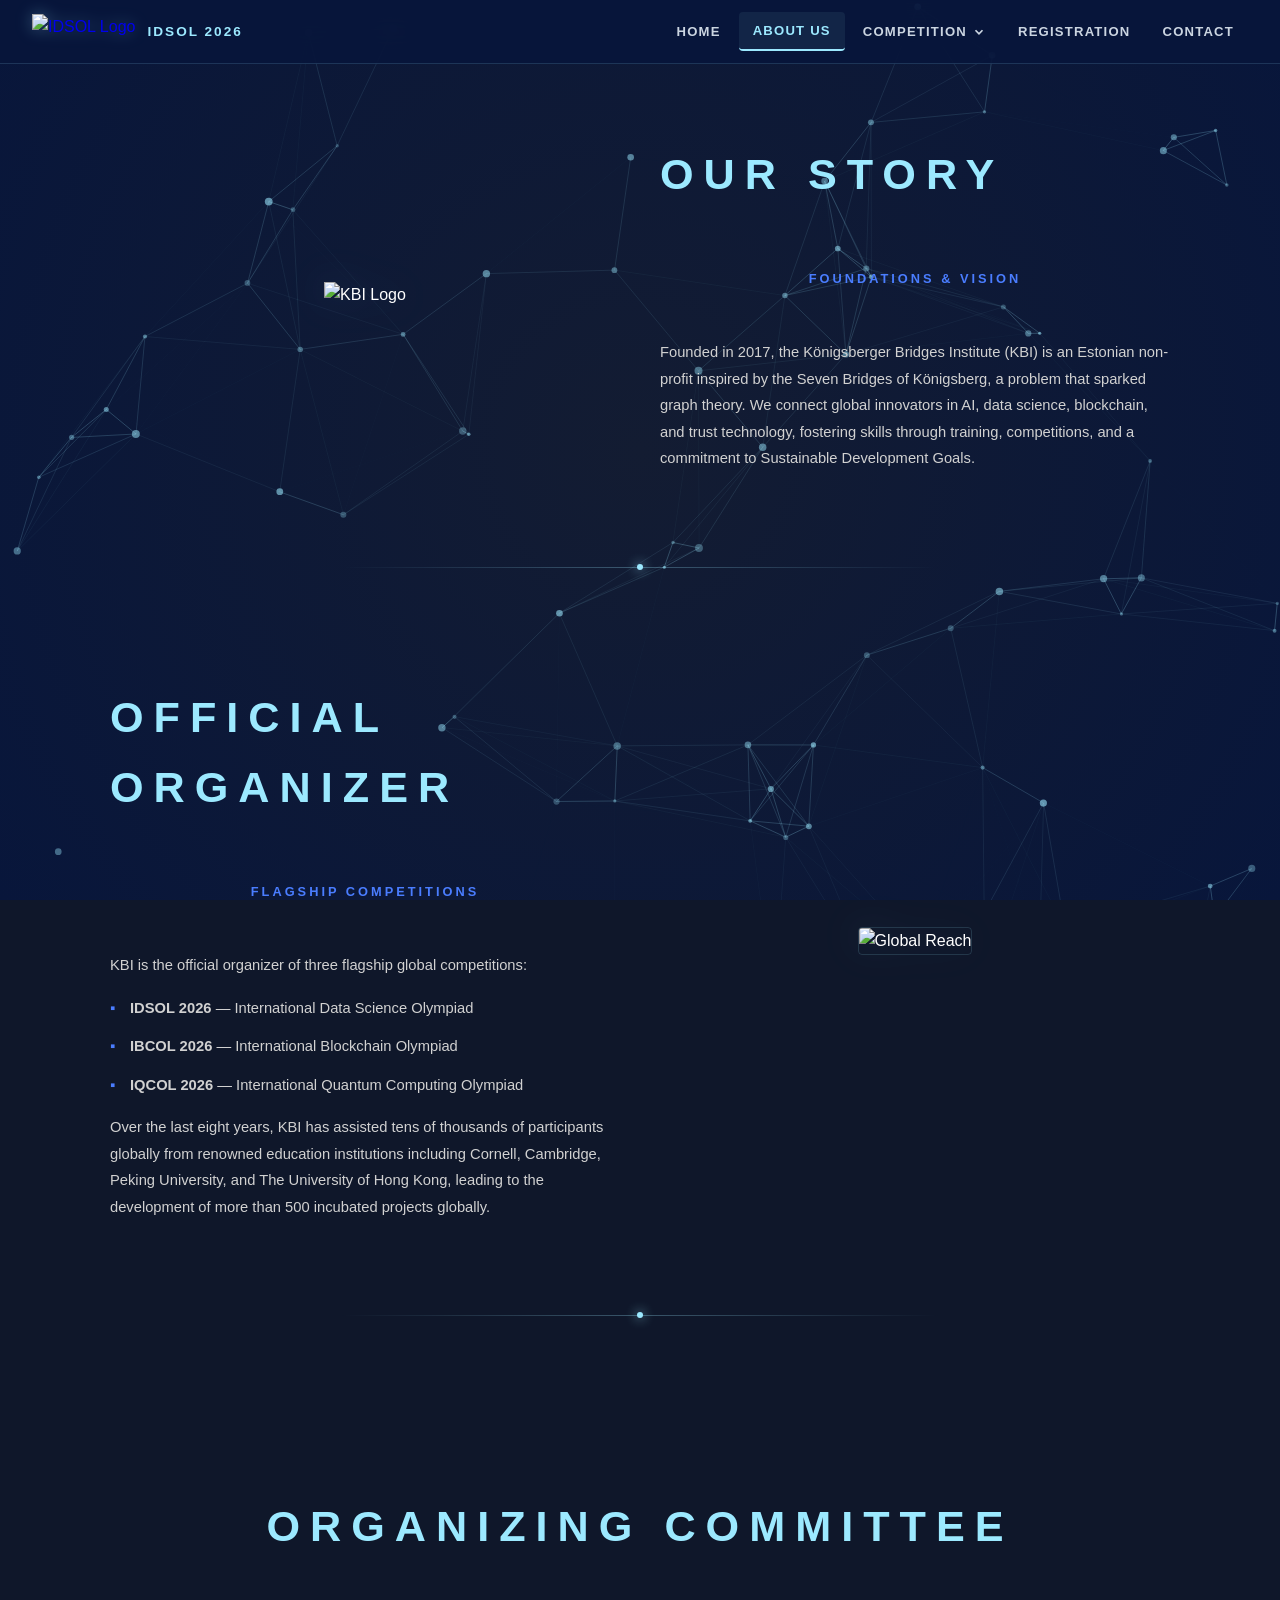
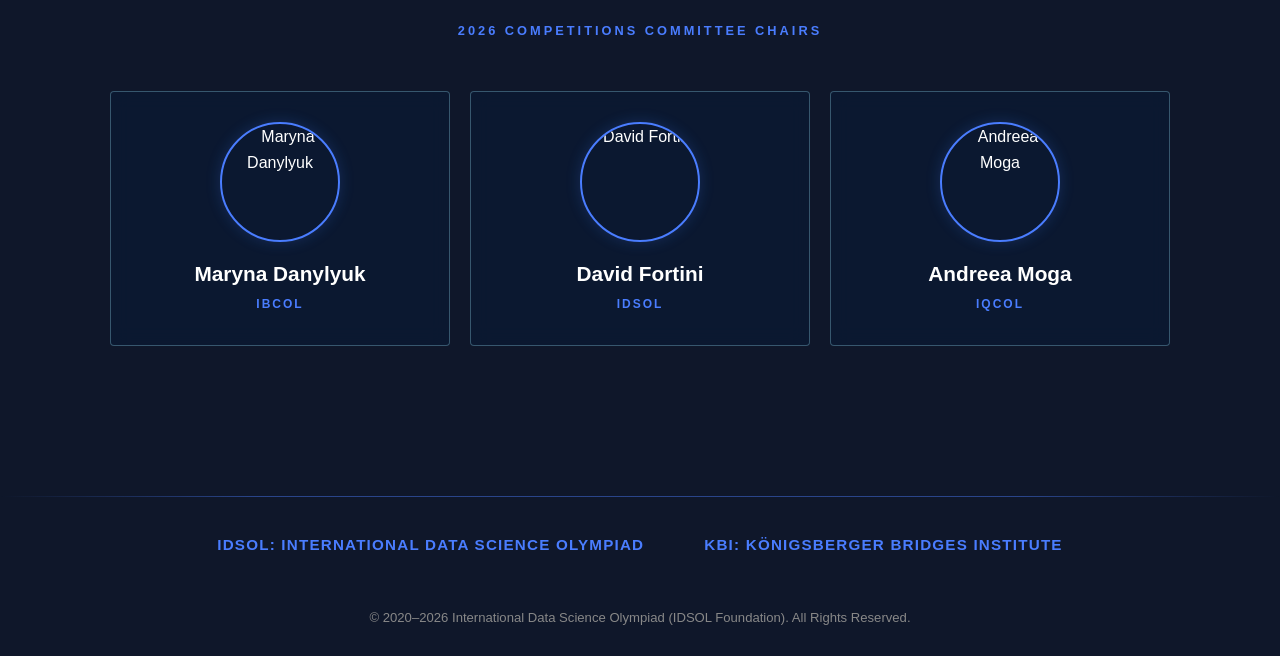
==== about.html @ df0a7d12 "Add files via upload" ====
<!DOCTYPE html>
<html lang="en">
<head>
    <meta charset="UTF-8">
    <meta name="viewport" content="width=device-width, initial-scale=1.0">
    <title>About Us | IDSOL 2026</title>
    <script src="https://unpkg.com/lucide@latest"></script>
    <link rel="stylesheet" href="css/shared.css">
    <style>
        .container { 
            width: 100%;
            max-width: 1100px; 
            margin: 0 auto; 
            padding: 40px 20px 150px; 
            position: relative; 
            z-index: 1; 
        }

        h2 { 
            font-size: clamp(1.8rem, 8vw, 2.7rem); 
            text-transform: uppercase; 
            letter-spacing: clamp(4px, 2vw, 10px); 
            color: var(--node-bright); 
            margin-bottom: 20px;
        }

        /* Layout Grid */
        .flex-grid { 
            display: flex; 
            gap: 40px; 
            align-items: center; 
            flex-wrap: wrap; 
            margin-bottom: 60px; 
        }
        .flex-half { flex: 1; min-width: 300px; }

        .side-logo {
            width: 100%;
            max-width: 420px;
            height: auto;
            object-fit: contain;
            filter: drop-shadow(0 0 20px rgba(156,233,255,0.15));
        }

        /* Committee */
        .committee-grid {
            display: grid;
            grid-template-columns: repeat(auto-fit, minmax(250px, 1fr));
            gap: 20px;
            margin-top: 40px;
        }

        .member-card {
            background: var(--glass-deep);
            border: 1px solid var(--border-bright);
            padding: 30px 20px;
            text-align: center;
            border-radius: 4px;
            backdrop-filter: blur(10px);
            transition: all 0.4s ease;
        }
        .member-card:hover { transform: translateY(-5px); border-color: var(--node-bright); }

        .member-card img {
            width: 120px;
            height: 120px;
            border-radius: 50%;
            border: 2px solid var(--node-blue);
            margin: 0 auto 15px;
            object-fit: cover;
            display: block;
            box-shadow: 0 0 15px rgba(74,125,255,0.2);
        }

        .member-name { font-size: 1.3rem; font-weight: 800; color: white; margin-bottom: 5px; }
        .member-role { 
            color: var(--node-blue); 
            text-transform: uppercase; 
            font-size: 0.75rem; 
            letter-spacing: 2px; 
            font-weight: 700;
        }

        .about-list { list-style: none; padding: 0; }
        .about-list li { margin-bottom: 12px; position: relative; padding-left: 20px; }
        .about-list li::before { content: "▪"; position: absolute; left: 0; color: var(--node-blue); }

        @media (max-width: 850px) {
            .container { padding: 40px 15px 100px; }
            .flex-grid { flex-direction: column !important; text-align: center; gap: 30px; }
            .flex-half { min-width: 100%; }
            .side-logo { max-width: 260px; }
            .about-list li { text-align: left; }
            .committee-grid { grid-template-columns: 1fr; }
        }
    </style>
</head>
<body>
<canvas id="bg-canvas"></canvas>

<div class="container">

    <section class="flex-grid reveal">
        <div class="flex-half" style="text-align:center;">
            <img src="https://cdn.kb.institute/KBI-logo-light.png" class="side-logo" alt="KBI Logo">
        </div>
        <div class="flex-half">
            <h2>Our Story</h2>
            <div class="section-header"><p>Foundations &amp; Vision</p></div>
            <p class="sub-text">
                Founded in 2017, the Königsberger Bridges Institute (KBI) is an Estonian non-profit inspired by the Seven Bridges of Königsberg, a problem that sparked graph theory. We connect global innovators in AI, data science, blockchain, and trust technology, fostering skills through training, competitions, and a commitment to Sustainable Development Goals.
            </p>
        </div>
    </section>

    <div class="divider reveal"></div>

    <section class="flex-grid reveal" style="flex-direction:row-reverse;">
        <div class="flex-half" style="text-align:center;">
            <img src="https://cdn.kb.institute/eto-2026/general/others/country-wall.jpg" class="side-logo" style="width:100%;height:auto;border-radius:4px;border:1px solid var(--border-muted);" alt="Global Reach">
        </div>
        <div class="flex-half">
            <h2>Official Organizer</h2>
            <div class="section-header"><p>Flagship Competitions</p></div>
            <p class="sub-text">KBI is the official organizer of three flagship global competitions:</p>
            <ul class="about-list">
                <li class="sub-text"><strong>IDSOL 2026</strong> — International Data Science Olympiad</li>
                <li class="sub-text"><strong>IBCOL 2026</strong> — International Blockchain Olympiad</li>
                <li class="sub-text"><strong>IQCOL 2026</strong> — International Quantum Computing Olympiad</li>
            </ul>
            <p class="sub-text">
                Over the last eight years, KBI has assisted tens of thousands of participants globally from renowned education institutions including Cornell, Cambridge, Peking University, and The University of Hong Kong, leading to the development of more than 500 incubated projects globally.
            </p>
        </div>
    </section>

    <div class="divider reveal"></div>

    <section style="text-align:center;padding-top:60px;" class="reveal">
        <h2>Organizing Committee</h2>
        <div class="section-header"><p>2026 Competitions Committee Chairs</p></div>
        <div class="committee-grid">
            <div class="member-card">
                <img src="https://cdn.kb.institute/eto-2026/general/personnel/kbi-profile-marina-danylyuk.jpg" alt="Maryna Danylyuk">
                <div class="member-name">Maryna Danylyuk</div>
                <div class="member-role">IBCOL</div>
            </div>
            <div class="member-card">
                <img src="https://cdn.kb.institute/eto-2026/general/personnel/kbi-profile-david-fortini.jpg" alt="David Fortini">
                <div class="member-name">David Fortini</div>
                <div class="member-role">IDSOL</div>
            </div>
            <div class="member-card">
                <img src="https://cdn.kb.institute/eto-2026/general/personnel/kbi-profile-andreea-moga.jpg" alt="Andreea Moga">
                <div class="member-name">Andreea Moga</div>
                <div class="member-role">IQCOL</div>
            </div>
        </div>
    </section>

</div>

<script src="js/shared.js"></script>
</body>
</html>
---- css/shared.css ----
/* ================================================================
   IDSOL 2026 — Shared Stylesheet
   Covers: CSS variables, nav, footer, background canvas, utilities
   ================================================================ */

:root {
    --bg-darker: #01030a;
    --node-bright: #9ce9ff;
    --node-blue: #4a7dff;
    --footer-grey: #888;
    --glass-deep: rgba(10, 25, 50, 0.8);
    --border-bright: rgba(156, 233, 255, 0.3);
    --border-muted: rgba(156, 233, 255, 0.15);
    --font-main: 'Segoe UI', Roboto, sans-serif;
    --font-mono: 'Courier New', Courier, monospace;
    --header-blue: #4a7dff;
}

* { box-sizing: border-box; }

body {
    margin: 0;
    background-color: #0f172a;
    font-family: var(--font-main);
    color: white;
    line-height: 1.6;
    overflow-x: hidden;
}

/* ── Background Canvas ── */
#bg-canvas {
    position: fixed;
    top: 0; left: 0;
    width: 100%; height: 100%;
    z-index: -1;
    pointer-events: none;
    background: radial-gradient(circle at 50% 50%, #131c32 0%, #08163b 100%);
    opacity: 0;
    transition: opacity 1.5s ease-in;
}
#bg-canvas.active { opacity: 1; }

/* ================================================================
   NAV
   ================================================================ */
#site-nav {
    position: fixed;
    top: 0; left: 0; right: 0;
    z-index: 1000;
    background: rgba(8, 22, 59, 0.85);
    backdrop-filter: blur(16px);
    -webkit-backdrop-filter: blur(16px);
    border-bottom: 1px solid var(--border-muted);
    display: flex;
    align-items: center;
    justify-content: space-between;
    padding: 0 32px;
    height: 64px;
    transition: background 0.3s;
}

#site-nav.scrolled {
    background: rgba(6, 14, 40, 0.97);
}

.nav-logo {
    display: flex;
    align-items: center;
    gap: 12px;
    text-decoration: none;
}

.nav-logo img {
    height: 36px;
    width: auto;
    filter: drop-shadow(0 0 8px rgba(156,233,255,0.3));
}

.nav-logo-text {
    font-size: 0.85rem;
    font-weight: 800;
    letter-spacing: 2px;
    text-transform: uppercase;
    color: var(--node-bright);
    white-space: nowrap;
}

.nav-links {
    display: flex;
    align-items: center;
    gap: 4px;
    list-style: none;
    margin: 0;
    padding: 0;
}

.nav-links > li {
    position: relative;
}

.nav-links > li > a,
.nav-links > li > span {
    display: flex;
    align-items: center;
    gap: 5px;
    padding: 8px 14px;
    color: #cbd5e1;
    text-decoration: none;
    font-size: 0.82rem;
    font-weight: 600;
    letter-spacing: 1.2px;
    text-transform: uppercase;
    border-radius: 4px;
    transition: color 0.2s, background 0.2s;
    cursor: pointer;
    white-space: nowrap;
}

.nav-links > li > a:hover,
.nav-links > li > span:hover,
.nav-links > li > a.active {
    color: var(--node-bright);
    background: rgba(156, 233, 255, 0.07);
}

.nav-links > li > a.active {
    border-bottom: 2px solid var(--node-bright);
}

/* Dropdown */
.nav-dropdown {
    position: absolute;
    top: calc(100% + 6px);
    left: 0;
    background: rgba(8, 22, 59, 0.97);
    border: 1px solid var(--border-muted);
    border-radius: 6px;
    min-width: 220px;
    display: none;
    flex-direction: column;
    padding: 6px 0;
    backdrop-filter: blur(20px);
    box-shadow: 0 12px 40px rgba(0,0,0,0.5);
}

.nav-links > li:hover .nav-dropdown {
    display: flex;
}

.nav-dropdown a {
    padding: 10px 18px;
    color: #a0aec0;
    text-decoration: none;
    font-size: 0.8rem;
    font-weight: 600;
    letter-spacing: 1px;
    text-transform: uppercase;
    transition: color 0.2s, background 0.2s;
    white-space: nowrap;
}

.nav-dropdown a:hover,
.nav-dropdown a.active {
    color: var(--node-bright);
    background: rgba(156, 233, 255, 0.07);
}

/* Dropdown chevron icon */
.nav-chevron {
    display: inline-block;
    width: 14px;
    height: 14px;
    transition: transform 0.2s;
}
.nav-links > li:hover .nav-chevron {
    transform: rotate(180deg);
}

/* Hamburger */
.nav-hamburger {
    display: none;
    flex-direction: column;
    gap: 5px;
    cursor: pointer;
    padding: 4px;
    background: none;
    border: none;
}

.nav-hamburger span {
    display: block;
    width: 24px;
    height: 2px;
    background: var(--node-bright);
    border-radius: 2px;
    transition: all 0.3s;
}

.nav-hamburger.open span:nth-child(1) { transform: translateY(7px) rotate(45deg); }
.nav-hamburger.open span:nth-child(2) { opacity: 0; }
.nav-hamburger.open span:nth-child(3) { transform: translateY(-7px) rotate(-45deg); }

/* Mobile Nav */
#mobile-nav {
    display: none;
    position: fixed;
    top: 64px;
    left: 0; right: 0;
    background: rgba(6, 14, 40, 0.98);
    z-index: 999;
    border-bottom: 1px solid var(--border-muted);
    overflow-y: auto;
    max-height: calc(100vh - 64px);
    backdrop-filter: blur(20px);
}

#mobile-nav.open { display: block; }

#mobile-nav ul {
    list-style: none;
    margin: 0;
    padding: 12px 0 24px;
}

#mobile-nav ul li a,
#mobile-nav ul li span {
    display: block;
    padding: 12px 28px;
    color: #cbd5e1;
    text-decoration: none;
    font-size: 0.85rem;
    font-weight: 600;
    letter-spacing: 1.2px;
    text-transform: uppercase;
    transition: color 0.2s;
    cursor: pointer;
}

#mobile-nav ul li a:hover,
#mobile-nav ul li span:hover,
#mobile-nav ul li a.active {
    color: var(--node-bright);
}

#mobile-nav .mobile-sub {
    display: none;
    background: rgba(0,0,0,0.2);
}

#mobile-nav .mobile-sub.open { display: block; }

#mobile-nav .mobile-sub a {
    padding-left: 44px;
    font-size: 0.78rem;
    color: #a0aec0;
}

/* ── Spacer for fixed nav ── */
.nav-spacer {
    height: 64px;
}

/* ================================================================
   FOOTER
   ================================================================ */
.site-footer {
    margin-top: auto;
}

.footer-line {
    height: 1px;
    background: linear-gradient(to right, transparent, var(--node-blue) 20%, var(--node-blue) 80%, transparent);
    opacity: 0.45;
}

.footer-inner {
    max-width: 1100px;
    margin: 0 auto;
    padding: 36px 20px 28px;
    text-align: center;
}

.footer-columns {
    display: flex;
    flex-wrap: wrap;
    justify-content: center;
    gap: 60px;
    margin-bottom: 36px;
}

.footer-col h4 {
    color: var(--node-blue);
    font-size: 0.95rem;
    margin: 0 0 14px;
    letter-spacing: 1.2px;
    text-transform: uppercase;
    font-weight: 700;
    transition: color 0.3s;
}

.footer-col h4:hover { color: var(--node-bright); }

.footer-icons {
    display: flex;
    justify-content: center;
    gap: 28px;
}

.footer-icons a {
    color: #749cff;
    transition: all 0.3s ease;
    text-decoration: none;
}

.footer-icons a:hover {
    color: var(--node-bright);
    filter: drop-shadow(0 0 8px rgba(156,233,255,0.5));
    transform: scale(1.12);
}

.footer-copyright {
    color: var(--footer-grey);
    font-size: 0.82rem;
    margin: 0;
}

/* ================================================================
   COMMON UTILITIES
   ================================================================ */

/* Reveal animations */
.reveal {
    opacity: 0;
    transform: translateY(30px);
    transition: all 0.8s cubic-bezier(0.2, 1, 0.3, 1);
}
.reveal.revealed {
    opacity: 1;
    transform: translateY(0);
}

/* Divider */
.divider {
    height: 1px;
    width: 100%;
    max-width: 600px;
    margin: 80px auto;
    background: linear-gradient(90deg, transparent, var(--border-bright), transparent);
    position: relative;
}
.divider::after {
    content: '';
    position: absolute;
    top: 50%; left: 50%;
    transform: translate(-50%, -50%);
    width: 6px; height: 6px;
    background: var(--node-bright);
    border-radius: 50%;
    box-shadow: 0 0 12px var(--node-bright);
}

/* Section header */
.section-header { text-align: center; margin: 60px 0 50px; }
.section-header h1,
.section-header h2 {
    font-size: clamp(1.8rem, 6vw, 2.7rem);
    text-transform: uppercase;
    letter-spacing: clamp(4px, 2vw, 10px);
    color: var(--node-bright);
    margin: 0;
    display: inline-block;
    background: linear-gradient(90deg, transparent, var(--node-blue), transparent);
    background-size: 100% 1px;
    background-repeat: no-repeat;
    background-position: bottom;
    padding-bottom: 15px;
}
.section-header p {
    font-size: 0.8rem;
    color: var(--node-blue);
    text-transform: uppercase;
    letter-spacing: 3px;
    margin-top: 10px;
    font-weight: 700;
}

/* Buttons */
.btn {
    display: inline-block;
    padding: 16px 38px;
    border-radius: 50px;
    text-decoration: none;
    text-transform: uppercase;
    letter-spacing: 3px;
    font-weight: 800;
    font-size: 0.88rem;
    transition: all 0.3s ease;
    text-align: center;
}
.btn-primary {
    background: var(--node-bright);
    color: var(--bg-darker);
    border: 1px solid var(--node-bright);
    box-shadow: 0 10px 30px rgba(156, 233, 255, 0.2);
}
.btn-primary:hover { transform: translateY(-3px); box-shadow: 0 15px 40px rgba(156, 233, 255, 0.4); background: white; }
.btn-outline {
    background: transparent;
    color: var(--node-bright);
    border: 1px solid var(--node-bright);
}
.btn-outline:hover { transform: translateY(-3px); box-shadow: 0 5px 20px rgba(156, 233, 255, 0.2); }

.sub-text { font-size: 0.92rem; color: #d1d1d1; line-height: 1.8; }

/* ================================================================
   RESPONSIVE NAV
   ================================================================ */
@media (max-width: 900px) {
    .nav-links { display: none; }
    .nav-hamburger { display: flex; }
    #site-nav { padding: 0 20px; }
}

@media (max-width: 480px) {
    .nav-logo-text { display: none; }
}
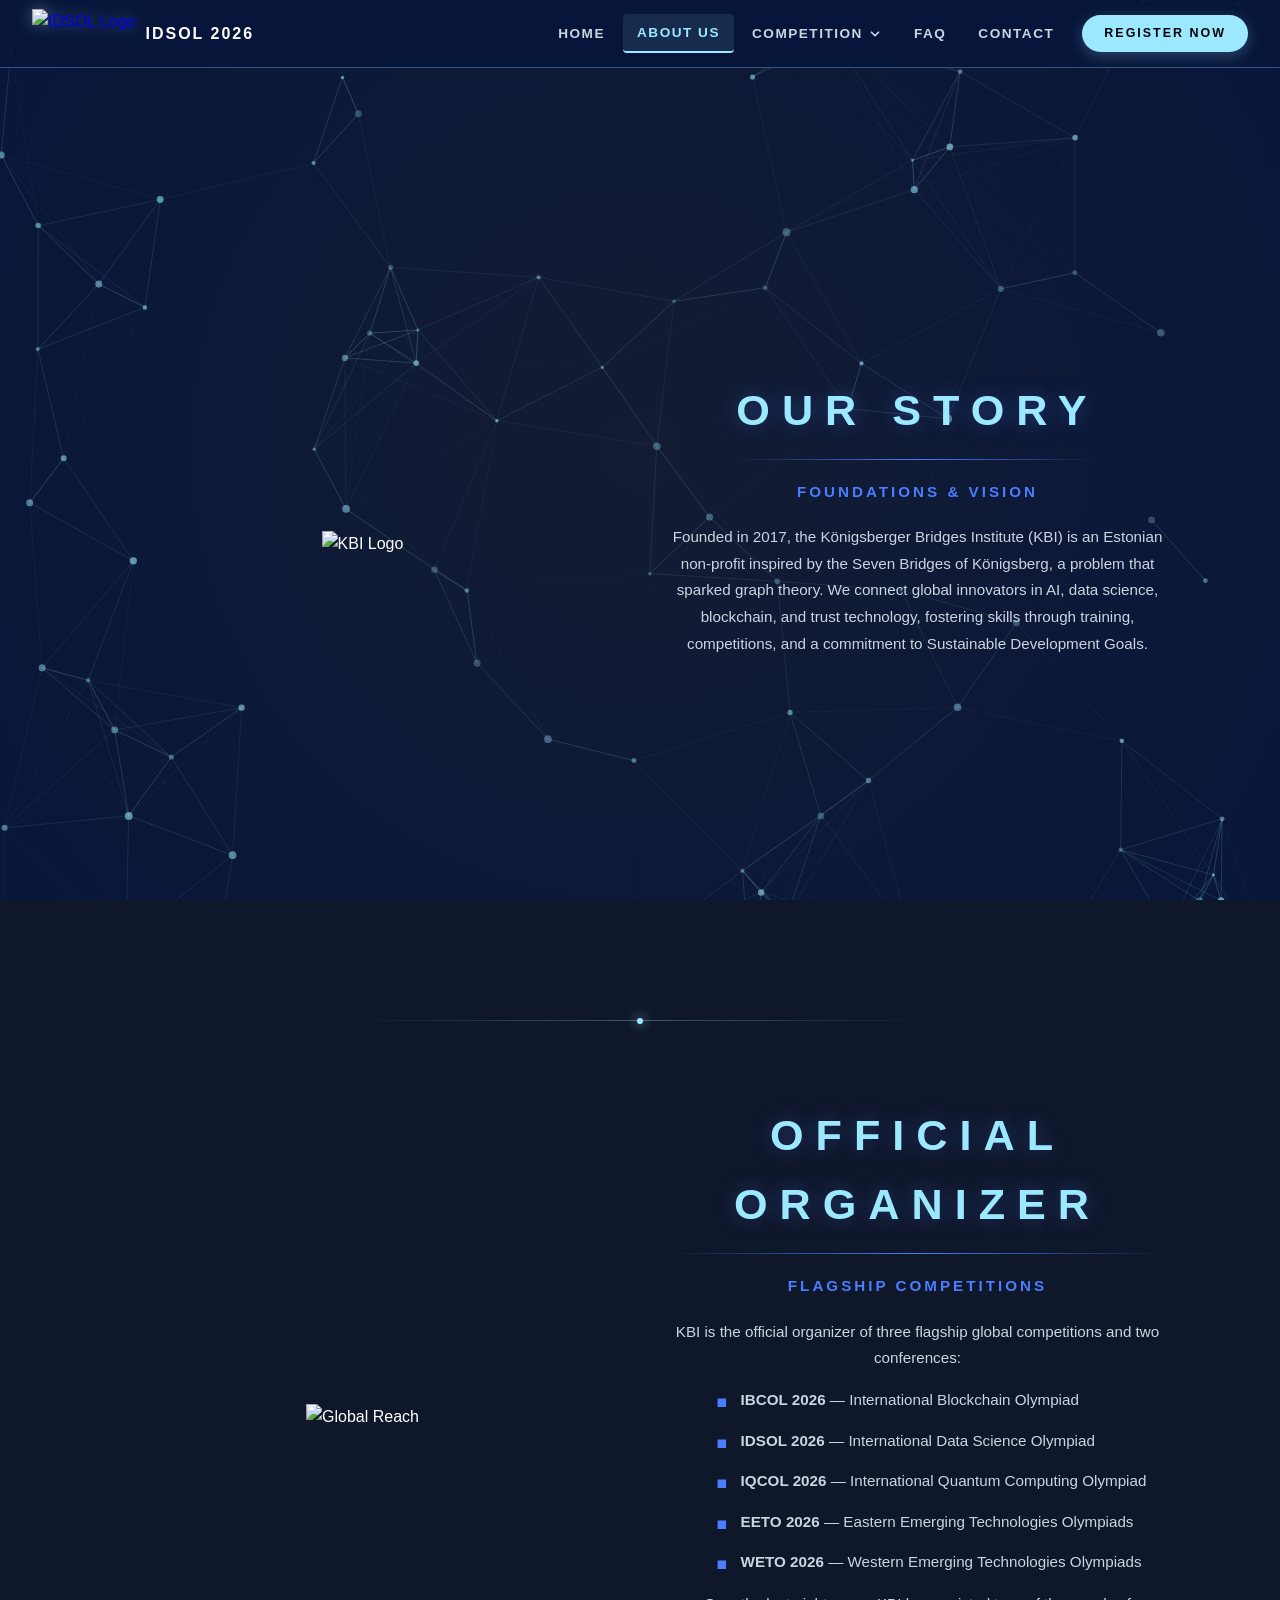
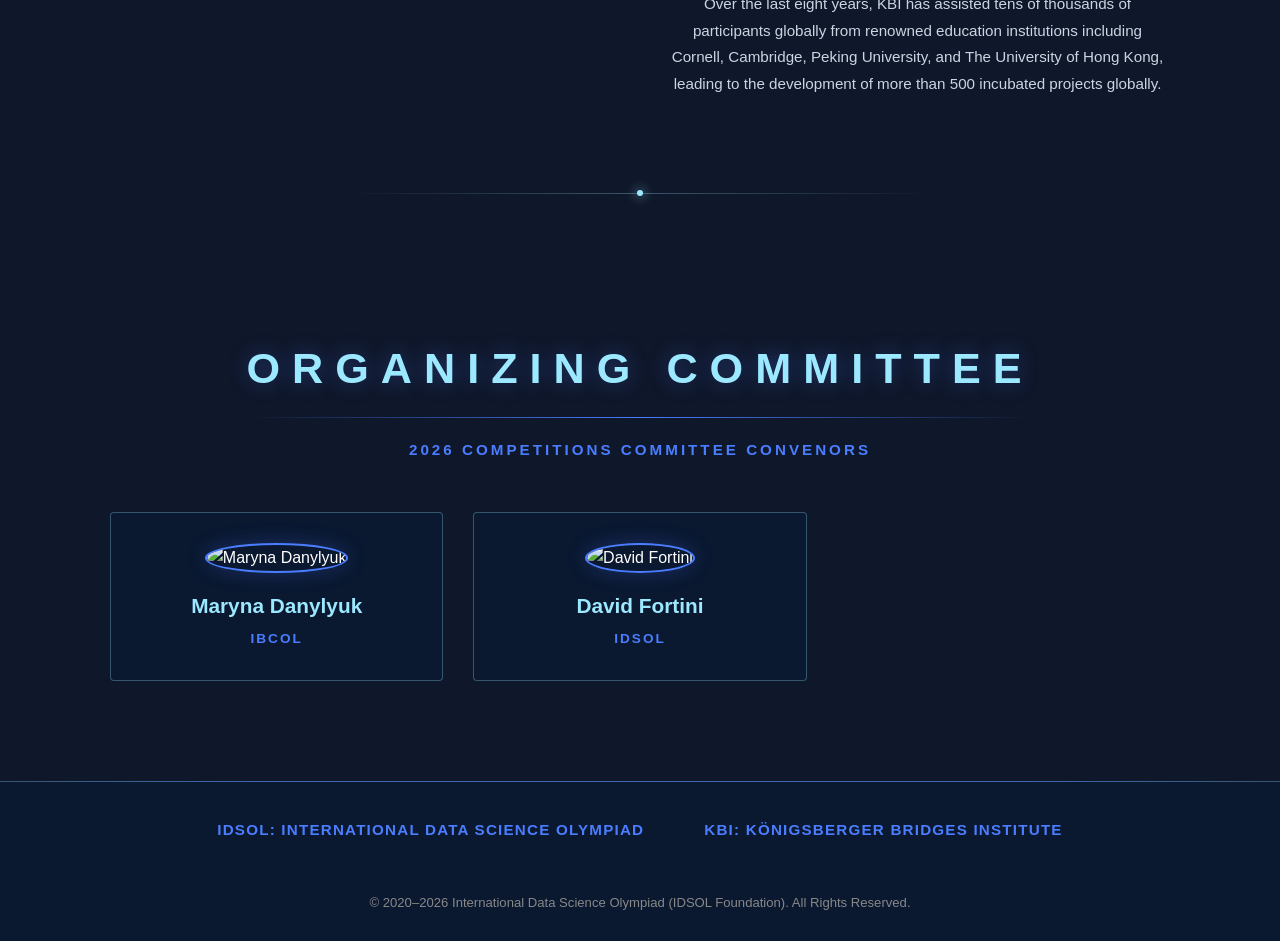
==== commit ef33b2c2: "Align IBCOL Format" ====
--- a/about.html
+++ b/about.html
@@ -4,109 +4,122 @@
     <meta charset="UTF-8">
     <meta name="viewport" content="width=device-width, initial-scale=1.0">
     <title>About Us | IDSOL 2026</title>
-    <script src="https://unpkg.com/lucide@latest"></script>
+    <script src="https://unpkg.com/lucide@0.469.0/dist/umd/lucide.min.js"></script>
     <link rel="stylesheet" href="css/shared.css">
     <style>
-        .container { 
-            width: 100%;
-            max-width: 1100px; 
-            margin: 0 auto; 
-            padding: 40px 20px 150px; 
-            position: relative; 
-            z-index: 1; 
+        h2 {
+            font-size: clamp(2.2rem, 7vw, 2.7rem);
+            text-transform: uppercase;
+            letter-spacing: clamp(6px, 2vw, 12px);
+            color: var(--node-bright);
+            margin: 0 0 20px;
+            font-weight: 900;
+            text-shadow: 0 0 20px rgba(74, 125, 255, 0.35);
+            background: linear-gradient(90deg, transparent, var(--node-blue), transparent);
+            background-size: 100% 1px;
+            background-repeat: no-repeat;
+            background-position: bottom;
+            padding-bottom: 15px;
+            display: inline-block;
         }
-
-        h2 { 
-            font-size: clamp(1.8rem, 8vw, 2.7rem); 
-            text-transform: uppercase; 
-            letter-spacing: clamp(4px, 2vw, 10px); 
-            color: var(--node-bright); 
-            margin-bottom: 20px;
+        .section-subheading {
+            font-size: 0.95rem;
+            color: var(--node-blue);
+            text-transform: uppercase;
+            letter-spacing: 3px;
+            margin: 0 0 20px;
+            font-weight: 700;
         }
-
-        /* Layout Grid */
-        .flex-grid { 
-            display: flex; 
-            gap: 40px; 
-            align-items: center; 
-            flex-wrap: wrap; 
-            margin-bottom: 60px; 
+        .flex-half .section-subheading { text-align: left; }
+        .flex-half--headings-center { text-align: center; }
+        .flex-half--headings-center .section-subheading { text-align: center; }
+        .flex-half--headings-center .sub-text { text-align: center; }
+        .flex-half--headings-center .org-list {
+            list-style: none;
+            width: fit-content;
+            max-width: 100%;
+            margin: 0 auto;
+            padding-left: clamp(28px, 12%, 20px);
+            text-align: left;
         }
-        .flex-half { flex: 1; min-width: 300px; }
-
-        .side-logo {
-            width: 100%;
-            max-width: 420px;
-            height: auto;
-            object-fit: contain;
-            filter: drop-shadow(0 0 20px rgba(156,233,255,0.15));
+        .flex-half--headings-center .org-list li,
+        .flex-half--headings-center .org-list .sub-text { text-align: left; }
+        section[style*="text-align:center"] .section-subheading { text-align: center; }
+        .sub-text { font-size: 0.95rem; color: #CBD5E1; line-height: 1.75; }
+        .flex-grid { display: flex; gap: 50px; align-items: center; flex-wrap: wrap; margin-bottom: 70px; }
+        .container > section.flex-grid:first-of-type {
+            min-height: calc(100vh - var(--nav-height));
+            min-height: calc(100dvh - var(--nav-height));
+            align-items: center;
+            margin-bottom: 70px;
         }
-
-        /* Committee */
+        .flex-half { flex: 1; min-width: 320px; }
+        .side-logo { width: 100%; max-width: 480px; height: auto; }
+        .org-list { list-style: none; padding: 0; }
+        .org-list li { margin-bottom: 14px; position: relative; padding-left: 24px; color: #CBD5E1; }
+        .org-list li::before { content: "■"; position: absolute; left: 0; color: var(--node-blue); font-size: 1.1rem; }
         .committee-grid {
             display: grid;
-            grid-template-columns: repeat(auto-fit, minmax(250px, 1fr));
-            gap: 20px;
-            margin-top: 40px;
+            grid-template-columns: repeat(auto-fit, minmax(260px, 1fr));
+            gap: 30px;
+            margin-top: 50px;
         }
-
         .member-card {
-            background: var(--glass-deep);
-            border: 1px solid var(--border-bright);
-            padding: 30px 20px;
-            text-align: center;
-            border-radius: 4px;
-            backdrop-filter: blur(10px);
-            transition: all 0.4s ease;
+            background: var(--glass-frost); border: 1px solid var(--border-bright);
+            padding: 30px 20px; text-align: center; border-radius: 4px;
+            backdrop-filter: blur(15px); -webkit-backdrop-filter: blur(15px);
+            opacity: 0; transform: scale(0.92);
+            transition: all 0.5s ease-out;
         }
-        .member-card:hover { transform: translateY(-5px); border-color: var(--node-bright); }
-
+        .member-card.revealed { opacity: 1; transform: scale(1); }
         .member-card img {
-            width: 120px;
-            height: 120px;
-            border-radius: 50%;
-            border: 2px solid var(--node-blue);
-            margin: 0 auto 15px;
-            object-fit: cover;
-            display: block;
-            box-shadow: 0 0 15px rgba(74,125,255,0.2);
+            width: 120px; height: 120px; border-radius: 50%;
+            border: 2px solid var(--node-blue); margin-bottom: 16px;
+            object-fit: cover; box-shadow: 0 0 20px rgba(74, 125, 255, 0.25);
         }
-
-        .member-name { font-size: 1.3rem; font-weight: 800; color: white; margin-bottom: 5px; }
-        .member-role { 
-            color: var(--node-blue); 
-            text-transform: uppercase; 
-            font-size: 0.75rem; 
-            letter-spacing: 2px; 
-            font-weight: 700;
+        .member-name { color: var(--node-bright); font-size: 1.3rem; font-weight: 800; margin-bottom: 6px; }
+        .member-role { color: var(--node-blue); text-transform: uppercase; font-size: 0.85rem; letter-spacing: 2px; font-weight: 700; }
+        @media (max-width: 850px) {
+            .flex-grid { flex-direction: column; text-align: center; gap: 40px; }
+            .container > section.flex-grid:first-of-type {
+                flex-direction: column-reverse;
+            }
+            .container > section.flex-grid:first-of-type .section-subheading {
+                text-align: center;
+            }
+            section[style*="flex-direction:row-reverse"] {
+                flex-direction: column !important;
+            }
+            .side-logo { max-width: 320px; }
+            .committee-grid { grid-template-columns: 1fr; }
+            h2 { font-size: 2.1rem; letter-spacing: 8px; }
+            .section-subheading { letter-spacing: 2px; }
+            .flex-half { min-width: 0; }
         }
-
-        .about-list { list-style: none; padding: 0; }
-        .about-list li { margin-bottom: 12px; position: relative; padding-left: 20px; }
-        .about-list li::before { content: "▪"; position: absolute; left: 0; color: var(--node-blue); }
-
-        @media (max-width: 850px) {
-            .container { padding: 40px 15px 100px; }
-            .flex-grid { flex-direction: column !important; text-align: center; gap: 30px; }
-            .flex-half { min-width: 100%; }
-            .side-logo { max-width: 260px; }
-            .about-list li { text-align: left; }
-            .committee-grid { grid-template-columns: 1fr; }
+        @media (max-width: 480px) {
+            .side-logo { max-width: 240px; }
+            .flex-grid { gap: 28px; margin-bottom: 50px; }
+            h2 { font-size: 1.6rem; letter-spacing: 4px; padding-bottom: 10px; }
+            .section-subheading { font-size: 0.82rem; letter-spacing: 1.5px; }
+            .sub-text { font-size: 0.9rem; line-height: 1.65; }
+            .member-card { padding: 24px 16px; }
+            .member-card img { width: 100px; height: 100px; }
+            .container > section.flex-grid:first-of-type { min-height: 0; }
         }
     </style>
 </head>
 <body>
 <canvas id="bg-canvas"></canvas>
-
+<div class="page-content">
 <div class="container">
 
     <section class="flex-grid reveal">
-        <div class="flex-half" style="text-align:center;">
-            <img src="https://cdn.kb.institute/KBI-logo-light.png" class="side-logo" alt="KBI Logo">
+        <div class="flex-half" style="text-align:center; margin-bottom: -40px;">
+            <img src="https://cdn.kb.institute/KBI-logo-light.png" class="side-logo" alt="KBI Logo" style="max-width: 400px; margin-bottom: -20px;">
         </div>
-        <div class="flex-half">
+        <div class="flex-half flex-half--headings-center">
             <h2>Our Story</h2>
-            <div class="section-header"><p>Foundations &amp; Vision</p></div>
+            <p class="section-subheading">Foundations &amp; Vision</p>
             <p class="sub-text">
                 Founded in 2017, the Königsberger Bridges Institute (KBI) is an Estonian non-profit inspired by the Seven Bridges of Königsberg, a problem that sparked graph theory. We connect global innovators in AI, data science, blockchain, and trust technology, fostering skills through training, competitions, and a commitment to Sustainable Development Goals.
             </p>
@@ -116,29 +129,31 @@
     <div class="divider reveal"></div>
 
     <section class="flex-grid reveal" style="flex-direction:row-reverse;">
-        <div class="flex-half" style="text-align:center;">
-            <img src="https://cdn.kb.institute/eto-2026/general/others/country-wall.jpg" class="side-logo" style="width:100%;height:auto;border-radius:4px;border:1px solid var(--border-muted);" alt="Global Reach">
-        </div>
-        <div class="flex-half">
+        <div class="flex-half flex-half--headings-center">
             <h2>Official Organizer</h2>
-            <div class="section-header"><p>Flagship Competitions</p></div>
-            <p class="sub-text">KBI is the official organizer of three flagship global competitions:</p>
-            <ul class="about-list">
+            <p class="section-subheading">Flagship Competitions</p>
+            <p class="sub-text">KBI is the official organizer of three flagship global competitions and two conferences:</p>
+            <ul class="org-list">
+                <li class="sub-text"><strong>IBCOL 2026</strong> — International Blockchain Olympiad</li>
                 <li class="sub-text"><strong>IDSOL 2026</strong> — International Data Science Olympiad</li>
-                <li class="sub-text"><strong>IBCOL 2026</strong> — International Blockchain Olympiad</li>
                 <li class="sub-text"><strong>IQCOL 2026</strong> — International Quantum Computing Olympiad</li>
+                <li class="sub-text"><strong>EETO 2026</strong> — Eastern Emerging Technologies Olympiads</li>
+                <li class="sub-text"><strong>WETO 2026</strong> — Western Emerging Technologies Olympiads</li>
             </ul>
             <p class="sub-text">
                 Over the last eight years, KBI has assisted tens of thousands of participants globally from renowned education institutions including Cornell, Cambridge, Peking University, and The University of Hong Kong, leading to the development of more than 500 incubated projects globally.
             </p>
         </div>
+        <div class="flex-half" style="text-align:center; margin-top: 20px;">
+            <img src="https://cdn.kb.institute/eto-2026/general/others/country-wall.jpg" class="side-logo" alt="Global Reach">
+        </div>
     </section>
 
     <div class="divider reveal"></div>
 
-    <section style="text-align:center;padding-top:60px;" class="reveal">
+    <section style="text-align:center; padding-top:60px;" class="reveal">
         <h2>Organizing Committee</h2>
-        <div class="section-header"><p>2026 Competitions Committee Chairs</p></div>
+        <p class="section-subheading">2026 Competitions Committee Convenors</p>
         <div class="committee-grid">
             <div class="member-card">
                 <img src="https://cdn.kb.institute/eto-2026/general/personnel/kbi-profile-marina-danylyuk.jpg" alt="Maryna Danylyuk">
@@ -159,7 +174,24 @@
     </section>
 
 </div>
+</div>
 
+<script>
+const revealObserver = new IntersectionObserver((entries) => {
+    entries.forEach(entry => {
+        if (entry.isIntersecting) {
+            entry.target.classList.add('revealed');
+            if (entry.target.querySelector('.committee-grid')) {
+                entry.target.querySelectorAll('.member-card').forEach((card, i) => {
+                    setTimeout(() => card.classList.add('revealed'), i * 200 + 100);
+                });
+            }
+        }
+    });
+}, { threshold: 0.15 });
+document.querySelectorAll('.reveal').forEach(el => revealObserver.observe(el));
+</script>
+<script src="js/nav.js"></script>
 <script src="js/shared.js"></script>
 </body>
 </html>
--- a/css/shared.css
+++ b/css/shared.css
@@ -8,12 +8,14 @@
     --node-bright: #9ce9ff;
     --node-blue: #4a7dff;
     --footer-grey: #888;
-    --glass-deep: rgba(10, 25, 50, 0.8);
+    --glass-frost: rgba(10, 25, 50, 0.82);
+    --glass-deep: rgba(10, 25, 50, 0.82);
     --border-bright: rgba(156, 233, 255, 0.3);
     --border-muted: rgba(156, 233, 255, 0.15);
     --font-main: 'Segoe UI', Roboto, sans-serif;
     --font-mono: 'Courier New', Courier, monospace;
     --header-blue: #4a7dff;
+    --nav-height: 68px;
 }
 
 * { box-sizing: border-box; }
@@ -25,6 +27,7 @@
     color: white;
     line-height: 1.6;
     overflow-x: hidden;
+    min-height: 100vh;
 }
 
 /* ── Background Canvas ── */
@@ -43,55 +46,55 @@
 /* ================================================================
    NAV
    ================================================================ */
-#site-nav {
+nav#main-nav {
     position: fixed;
-    top: 0; left: 0; right: 0;
+    top: 0;
+    left: 0;
+    right: 0;
     z-index: 1000;
+    height: var(--nav-height);
     background: rgba(8, 22, 59, 0.85);
-    backdrop-filter: blur(16px);
-    -webkit-backdrop-filter: blur(16px);
-    border-bottom: 1px solid var(--border-muted);
-    display: flex;
-    align-items: center;
-    justify-content: space-between;
+    backdrop-filter: blur(18px);
+    -webkit-backdrop-filter: blur(18px);
+    border-bottom: 1px solid var(--border-bright);
+    display: flex;
+    align-items: center;
     padding: 0 32px;
-    height: 64px;
-    transition: background 0.3s;
-}
-
-#site-nav.scrolled {
-    background: rgba(6, 14, 40, 0.97);
+    gap: 0;
 }
 
 .nav-logo {
     display: flex;
     align-items: center;
-    gap: 12px;
-    text-decoration: none;
-}
-
+    gap: 10px;
+    text-decoration: none;
+    flex-shrink: 0;
+    margin-right: 30px;
+}
 .nav-logo img {
-    height: 36px;
+    height: 50px;
     width: auto;
-    filter: drop-shadow(0 0 8px rgba(156,233,255,0.3));
-}
-
+    filter: drop-shadow(0 0 8px rgba(156, 233, 255, 0.4));
+}
 .nav-logo-text {
-    font-size: 0.85rem;
+    font-size: 1.0rem;
     font-weight: 800;
     letter-spacing: 2px;
     text-transform: uppercase;
-    color: var(--node-bright);
+    color: #fff;
     white-space: nowrap;
 }
 
 .nav-links {
     display: flex;
     align-items: center;
+    justify-content: flex-end;
     gap: 4px;
     list-style: none;
     margin: 0;
     padding: 0;
+    margin-left: auto;
+    flex: 0 1 auto;
 }
 
 .nav-links > li {
@@ -99,172 +102,252 @@
 }
 
 .nav-links > li > a,
-.nav-links > li > span {
+.nav-links > li > .nav-parent {
     display: flex;
     align-items: center;
     gap: 5px;
     padding: 8px 14px;
-    color: #cbd5e1;
-    text-decoration: none;
-    font-size: 0.82rem;
-    font-weight: 600;
-    letter-spacing: 1.2px;
-    text-transform: uppercase;
+    text-decoration: none;
+    color: #CBD5E1;
+    font-size: 0.85rem;
+    font-weight: 700;
+    text-transform: uppercase;
+    letter-spacing: 1.5px;
     border-radius: 4px;
-    transition: color 0.2s, background 0.2s;
+    transition: all 0.25s ease;
     cursor: pointer;
     white-space: nowrap;
+    background: none;
+    border: none;
+    font-family: var(--font-main);
 }
 
 .nav-links > li > a:hover,
-.nav-links > li > span:hover,
+.nav-links > li > .nav-parent:hover,
+.nav-links > li > a.active,
+.nav-links > li.active > .nav-parent {
+    color: #fff;
+    background: rgba(156, 233, 255, 0.1);
+}
+
 .nav-links > li > a.active {
     color: var(--node-bright);
-    background: rgba(156, 233, 255, 0.07);
-}
-
-.nav-links > li > a.active {
     border-bottom: 2px solid var(--node-bright);
 }
 
-/* Dropdown */
+.nav-chevron {
+    width: 14px;
+    height: 14px;
+    transition: transform 0.25s ease;
+    flex-shrink: 0;
+}
+
+.nav-links > li.open > .nav-parent .nav-chevron {
+    transform: rotate(180deg);
+}
+
 .nav-dropdown {
+    display: none;
     position: absolute;
     top: calc(100% + 6px);
     left: 0;
-    background: rgba(8, 22, 59, 0.97);
-    border: 1px solid var(--border-muted);
+    min-width: 200px;
+    background: rgba(6, 14, 40, 0.97);
+    border: 1px solid var(--border-bright);
     border-radius: 6px;
-    min-width: 220px;
-    display: none;
-    flex-direction: column;
-    padding: 6px 0;
+    padding: 8px 0;
+    box-shadow: 0 12px 40px rgba(0,0,0,0.5);
     backdrop-filter: blur(20px);
-    box-shadow: 0 12px 40px rgba(0,0,0,0.5);
-}
-
-.nav-links > li:hover .nav-dropdown {
-    display: flex;
-}
-
-.nav-dropdown a {
+    list-style: none;
+    margin: 0;
+    z-index: 100;
+}
+
+.nav-links > li.open > .nav-dropdown {
+    display: block;
+}
+
+.nav-dropdown li a {
+    display: block;
     padding: 10px 18px;
-    color: #a0aec0;
-    text-decoration: none;
     font-size: 0.8rem;
     font-weight: 600;
-    letter-spacing: 1px;
-    text-transform: uppercase;
-    transition: color 0.2s, background 0.2s;
+    color: #CBD5E1;
+    text-decoration: none;
+    text-transform: uppercase;
+    letter-spacing: 1.2px;
+    transition: all 0.2s ease;
+}
+
+.nav-dropdown li a:hover,
+.nav-dropdown li a.active {
+    color: #fff;
+    background: rgba(156, 233, 255, 0.1);
+    padding-left: 24px;
+}
+
+.nav-register {
+    margin-left: 14px;
+}
+
+.nav-register a {
+    display: inline-flex;
+    align-items: center;
+    padding: 9px 22px;
+    background: var(--node-bright);
+    color: var(--bg-darker) !important;
+    border-radius: 50px;
+    font-size: 0.78rem;
+    font-weight: 800;
+    text-transform: uppercase;
+    letter-spacing: 2px;
+    text-decoration: none;
+    transition: all 0.3s ease;
     white-space: nowrap;
-}
-
-.nav-dropdown a:hover,
-.nav-dropdown a.active {
-    color: var(--node-bright);
-    background: rgba(156, 233, 255, 0.07);
-}
-
-/* Dropdown chevron icon */
-.nav-chevron {
-    display: inline-block;
-    width: 14px;
-    height: 14px;
-    transition: transform 0.2s;
-}
-.nav-links > li:hover .nav-chevron {
-    transform: rotate(180deg);
-}
-
-/* Hamburger */
+    box-shadow: 0 4px 15px rgba(156, 233, 255, 0.25);
+}
+
+.nav-register a:hover {
+    background: #fff;
+    box-shadow: 0 6px 20px rgba(156, 233, 255, 0.4);
+    transform: translateY(-2px);
+}
+
 .nav-hamburger {
     display: none;
     flex-direction: column;
     gap: 5px;
     cursor: pointer;
-    padding: 4px;
+    padding: 6px;
+    margin-left: auto;
     background: none;
     border: none;
 }
-
 .nav-hamburger span {
     display: block;
     width: 24px;
     height: 2px;
-    background: var(--node-bright);
+    background: #fff;
     border-radius: 2px;
-    transition: all 0.3s;
-}
-
+    transition: all 0.3s ease;
+}
 .nav-hamburger.open span:nth-child(1) { transform: translateY(7px) rotate(45deg); }
 .nav-hamburger.open span:nth-child(2) { opacity: 0; }
 .nav-hamburger.open span:nth-child(3) { transform: translateY(-7px) rotate(-45deg); }
 
-/* Mobile Nav */
-#mobile-nav {
+.nav-mobile-drawer {
     display: none;
     position: fixed;
-    top: 64px;
-    left: 0; right: 0;
+    top: var(--nav-height);
+    left: 0;
+    right: 0;
     background: rgba(6, 14, 40, 0.98);
+    border-bottom: 1px solid var(--border-bright);
     z-index: 999;
-    border-bottom: 1px solid var(--border-muted);
+    padding: 16px 20px 24px;
+    backdrop-filter: blur(20px);
+    max-height: calc(100vh - var(--nav-height));
     overflow-y: auto;
-    max-height: calc(100vh - 64px);
-    backdrop-filter: blur(20px);
-}
-
-#mobile-nav.open { display: block; }
-
-#mobile-nav ul {
+}
+
+.nav-mobile-drawer.open { display: block; }
+
+.nav-mobile-drawer ul {
     list-style: none;
     margin: 0;
-    padding: 12px 0 24px;
-}
-
-#mobile-nav ul li a,
-#mobile-nav ul li span {
+    padding: 0;
+}
+
+.nav-mobile-drawer > ul > li {
+    border-bottom: 1px solid rgba(156, 233, 255, 0.12);
+}
+
+.nav-mobile-drawer > ul > li > a,
+.nav-mobile-drawer > ul > li > .nav-mobile-parent {
+    display: flex;
+    align-items: center;
+    justify-content: space-between;
+    padding: 14px 4px;
+    color: #fff;
+    font-size: 0.9rem;
+    font-weight: 700;
+    text-transform: uppercase;
+    letter-spacing: 2px;
+    text-decoration: none;
+    cursor: pointer;
+    background: none;
+    border: none;
+    width: 100%;
+    text-align: left;
+    font-family: var(--font-main);
+}
+
+.nav-mobile-sub {
+    display: none;
+    padding-bottom: 10px;
+}
+
+.nav-mobile-sub.open { display: block; }
+
+.nav-mobile-sub a {
     display: block;
-    padding: 12px 28px;
-    color: #cbd5e1;
+    padding: 10px 16px;
+    color: #CBD5E1;
+    font-size: 0.82rem;
+    text-decoration: none;
+    text-transform: uppercase;
+    letter-spacing: 1.5px;
+    transition: all 0.2s ease;
+}
+
+.nav-mobile-sub a:hover { color: var(--node-bright); }
+
+.nav-mobile-register {
+    margin-top: 18px;
+}
+
+.nav-mobile-register a {
+    display: block;
+    text-align: center;
+    padding: 14px;
+    background: var(--node-bright);
+    color: var(--bg-darker);
+    font-weight: 800;
+    text-transform: uppercase;
+    letter-spacing: 2px;
+    border-radius: 50px;
     text-decoration: none;
     font-size: 0.85rem;
-    font-weight: 600;
-    letter-spacing: 1.2px;
-    text-transform: uppercase;
-    transition: color 0.2s;
-    cursor: pointer;
-}
-
-#mobile-nav ul li a:hover,
-#mobile-nav ul li span:hover,
-#mobile-nav ul li a.active {
-    color: var(--node-bright);
-}
-
-#mobile-nav .mobile-sub {
-    display: none;
-    background: rgba(0,0,0,0.2);
-}
-
-#mobile-nav .mobile-sub.open { display: block; }
-
-#mobile-nav .mobile-sub a {
-    padding-left: 44px;
-    font-size: 0.78rem;
-    color: #a0aec0;
-}
-
-/* ── Spacer for fixed nav ── */
-.nav-spacer {
-    height: 64px;
 }
 
 /* ================================================================
    FOOTER
    ================================================================ */
 .site-footer {
+    position: relative;
+    z-index: 100;
+    width: 100%;
     margin-top: auto;
+    isolation: isolate;
+}
+
+.site-footer__backdrop {
+    position: absolute;
+    top: 0;
+    bottom: 0;
+    left: 50%;
+    transform: translateX(-50%);
+    width: 100vw;
+    background-color: var(--glass-frost);
+    backdrop-filter: blur(10px);
+    -webkit-backdrop-filter: blur(10px);
+    border-top: 1px solid var(--border-bright);
+    z-index: -1;
+}
+
+.site-footer .footer-inner {
+    position: relative;
+    z-index: 1;
 }
 
 .footer-line {
@@ -360,7 +443,7 @@
 }
 
 /* Section header */
-.section-header { text-align: center; margin: 60px 0 50px; }
+.section-header { text-align: center; margin: 80px 0 50px; }
 .section-header h1,
 .section-header h2 {
     font-size: clamp(1.8rem, 6vw, 2.7rem);
@@ -413,15 +496,97 @@
 
 .sub-text { font-size: 0.92rem; color: #d1d1d1; line-height: 1.8; }
 
+/* FAQ */
+.faq-list {
+    display: flex;
+    flex-direction: column;
+    gap: 12px;
+    max-width: 800px;
+    margin: 0 auto;
+    width: 100%;
+}
+.faq-item {
+    background: var(--glass-frost);
+    border: 1px solid var(--border-bright);
+    border-radius: 8px;
+    overflow: hidden;
+    backdrop-filter: blur(12px);
+    -webkit-backdrop-filter: blur(12px);
+    transition: border-color 0.3s ease, box-shadow 0.3s ease;
+}
+.faq-item:hover { border-color: rgba(156, 233, 255, 0.5); }
+.faq-item.active {
+    border-color: var(--node-blue);
+    box-shadow: 0 8px 30px rgba(0, 0, 0, 0.35);
+}
+.faq-trigger {
+    width: 100%;
+    display: flex;
+    align-items: center;
+    justify-content: space-between;
+    gap: 16px;
+    padding: 22px 24px;
+    background: transparent;
+    border: none;
+    color: var(--node-bright);
+    font-family: var(--font-main);
+    font-size: 1rem;
+    font-weight: 700;
+    text-align: left;
+    cursor: pointer;
+    line-height: 1.4;
+}
+.faq-trigger:hover { color: #fff; }
+.faq-chevron {
+    flex-shrink: 0;
+    color: var(--node-blue);
+    transition: transform 0.35s ease;
+}
+.faq-item.active .faq-chevron { transform: rotate(180deg); }
+.faq-answer {
+    max-height: 0;
+    overflow: hidden;
+    padding: 0 24px;
+    color: #CBD5E1;
+    font-size: 0.95rem;
+    line-height: 1.65;
+    transition: max-height 0.45s cubic-bezier(0.2, 1, 0.3, 1), padding 0.45s ease;
+}
+.faq-item.active .faq-answer {
+    max-height: 400px;
+    padding: 0 24px 22px;
+}
+.faq-answer a {
+    color: var(--node-blue);
+    text-decoration: underline;
+    text-underline-offset: 3px;
+}
+.faq-answer a:hover { color: var(--node-bright); }
+
+/* Page body offset for fixed nav */
+.page-content {
+    padding-top: var(--nav-height);
+}
+
+/* Container */
+.container {
+    max-width: 1100px;
+    margin: 0 auto;
+    padding: 40px 20px 100px;
+    position: relative;
+    z-index: 1;
+    box-sizing: border-box;
+}
+
 /* ================================================================
    RESPONSIVE NAV
    ================================================================ */
 @media (max-width: 900px) {
-    .nav-links { display: none; }
+    .nav-links, .nav-register { display: none; }
     .nav-hamburger { display: flex; }
-    #site-nav { padding: 0 20px; }
-}
-
-@media (max-width: 480px) {
-    .nav-logo-text { display: none; }
-}
+}
+
+@media (max-width: 600px) {
+    .container { padding: 30px 15px 80px; }
+    .section-header { margin: 60px 0 35px; }
+}
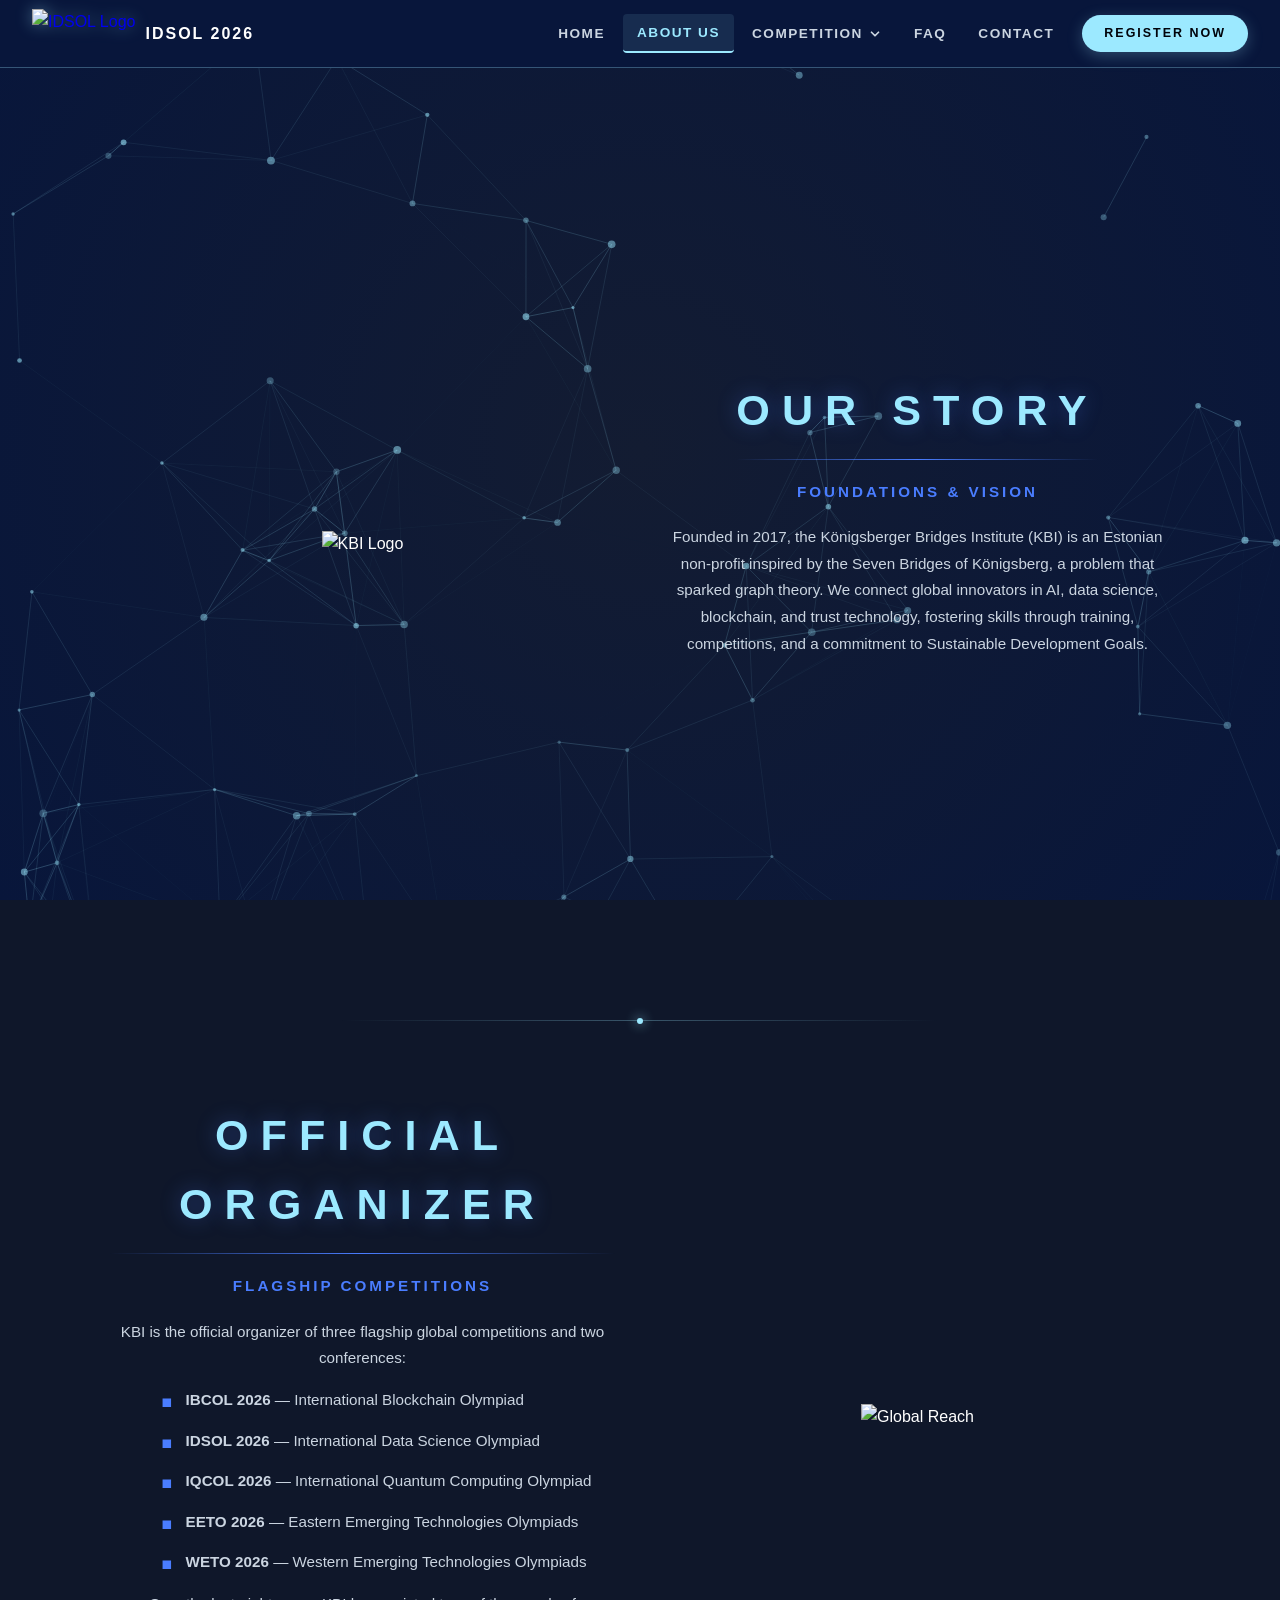
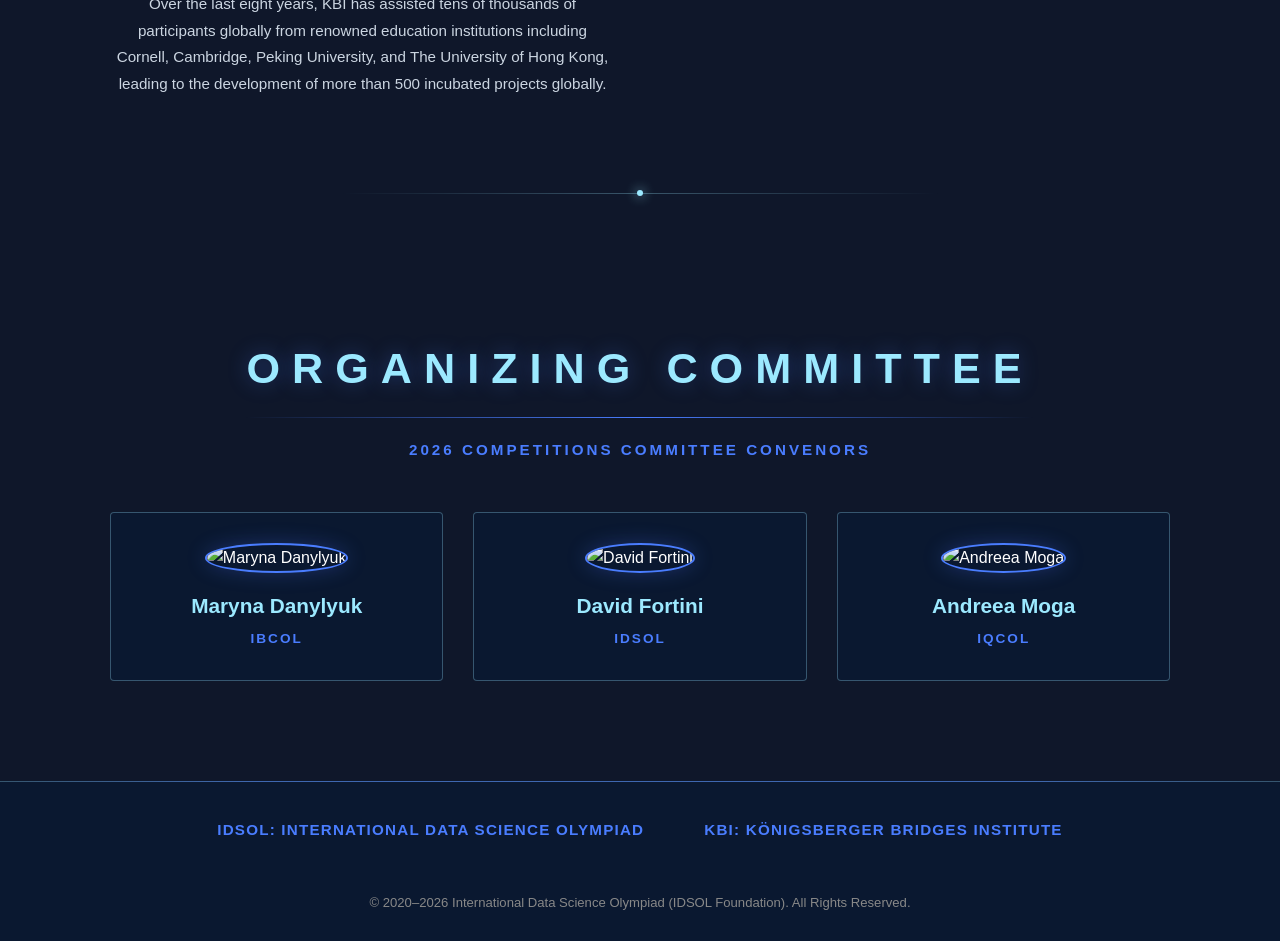
==== commit f471ceb3: "Unified I2OL code" ====
--- a/about.html
+++ b/about.html
@@ -87,7 +87,7 @@
             .container > section.flex-grid:first-of-type .section-subheading {
                 text-align: center;
             }
-            section[style*="flex-direction:row-reverse"] {
+            .organizer-grid {
                 flex-direction: column !important;
             }
             .side-logo { max-width: 320px; }
@@ -128,7 +128,7 @@
 
     <div class="divider reveal"></div>
 
-    <section class="flex-grid reveal" style="flex-direction:row-reverse;">
+    <section class="flex-grid organizer-grid reveal">
         <div class="flex-half flex-half--headings-center">
             <h2>Official Organizer</h2>
             <p class="section-subheading">Flagship Competitions</p>
--- a/css/shared.css
+++ b/css/shared.css
@@ -53,7 +53,7 @@
     right: 0;
     z-index: 1000;
     height: var(--nav-height);
-    background: rgba(8, 22, 59, 0.85);
+    background: #08163b;
     backdrop-filter: blur(18px);
     -webkit-backdrop-filter: blur(18px);
     border-bottom: 1px solid var(--border-bright);
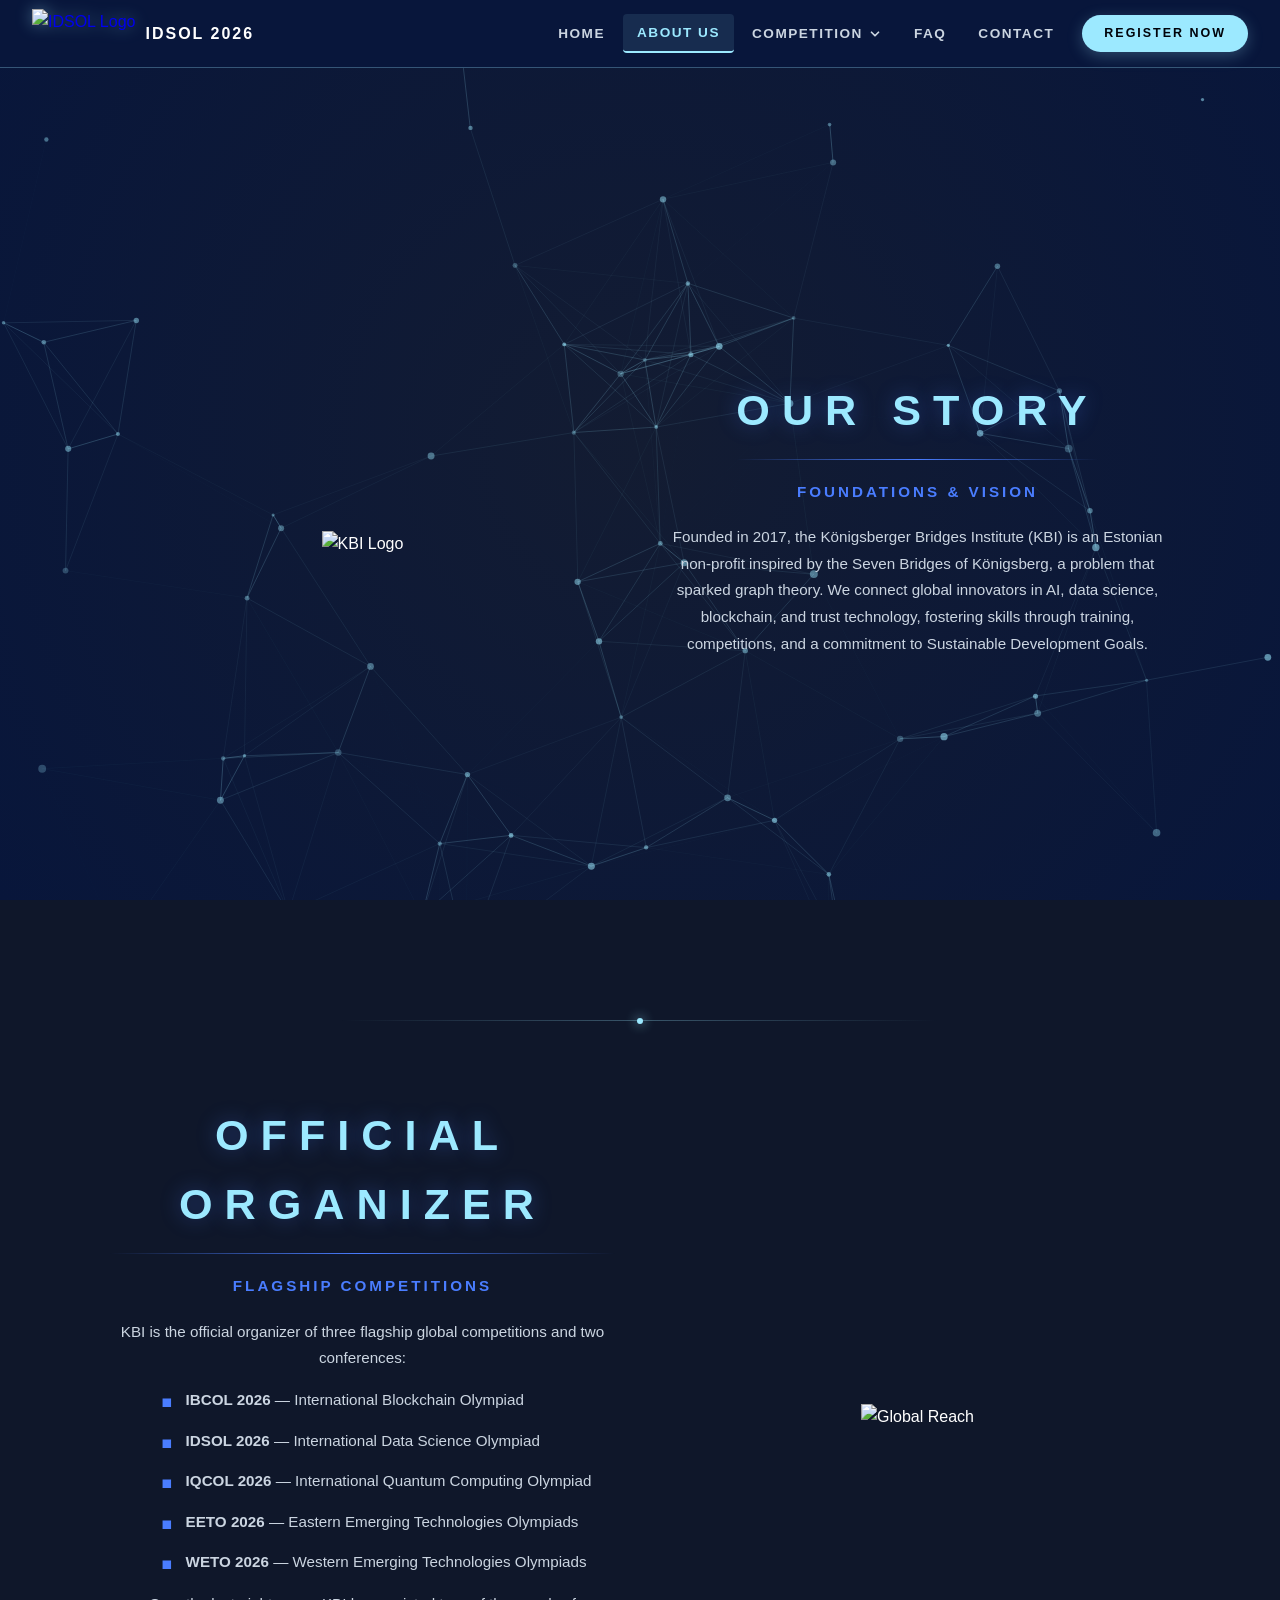
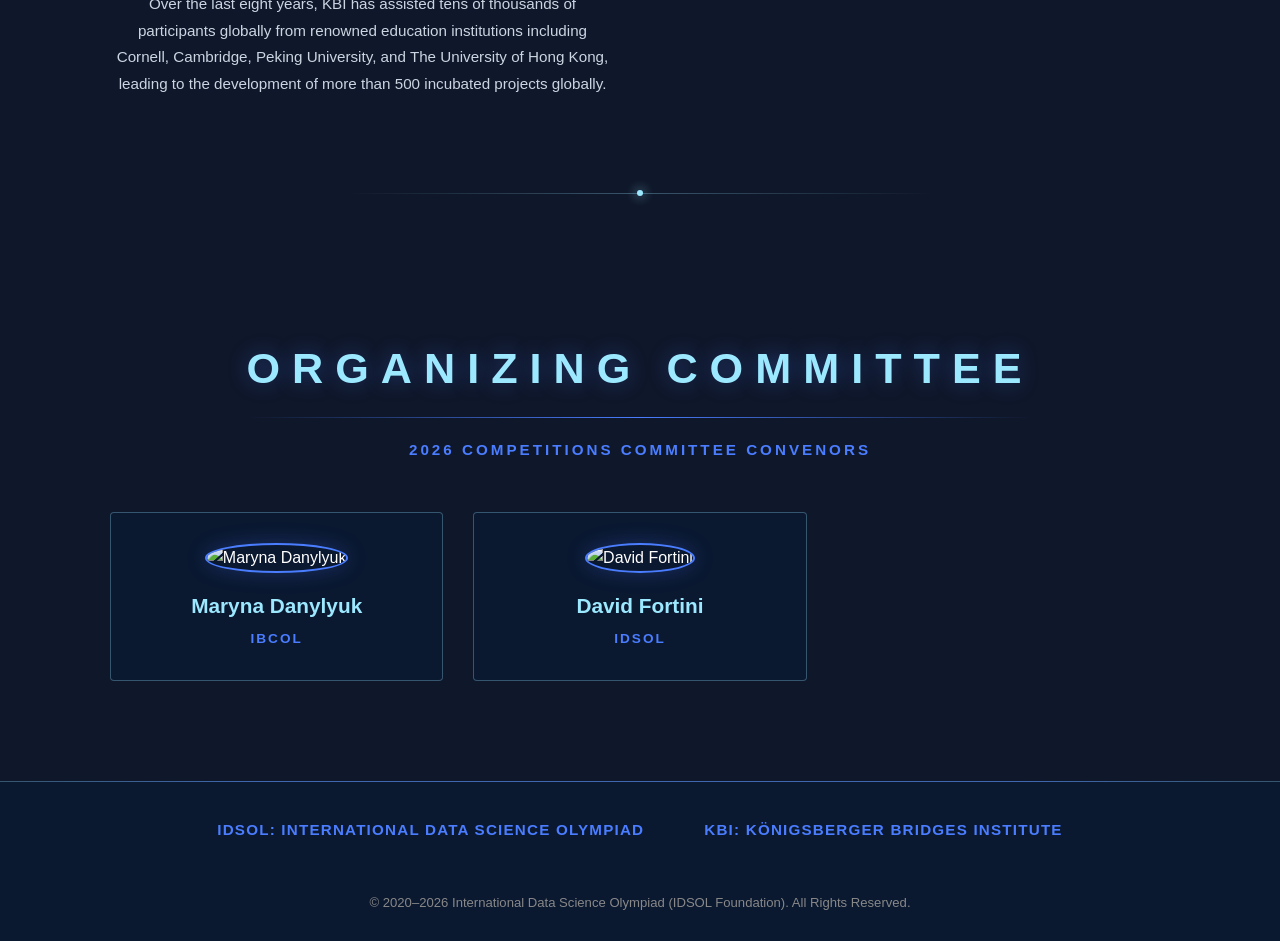
==== commit bdf02045: "Added favicon" ====
--- a/about.html
+++ b/about.html
@@ -3,6 +3,7 @@
 <head>
     <meta charset="UTF-8">
     <meta name="viewport" content="width=device-width, initial-scale=1.0">
+    <link rel="icon" type="image/png" href="https://cdn.kb.institute/eto-2026/IDSOL/Logo/Square_Dark_Background_2026_500.png">
     <title>About Us | IDSOL 2026</title>
     <script src="https://unpkg.com/lucide@0.469.0/dist/umd/lucide.min.js"></script>
     <link rel="stylesheet" href="css/shared.css">
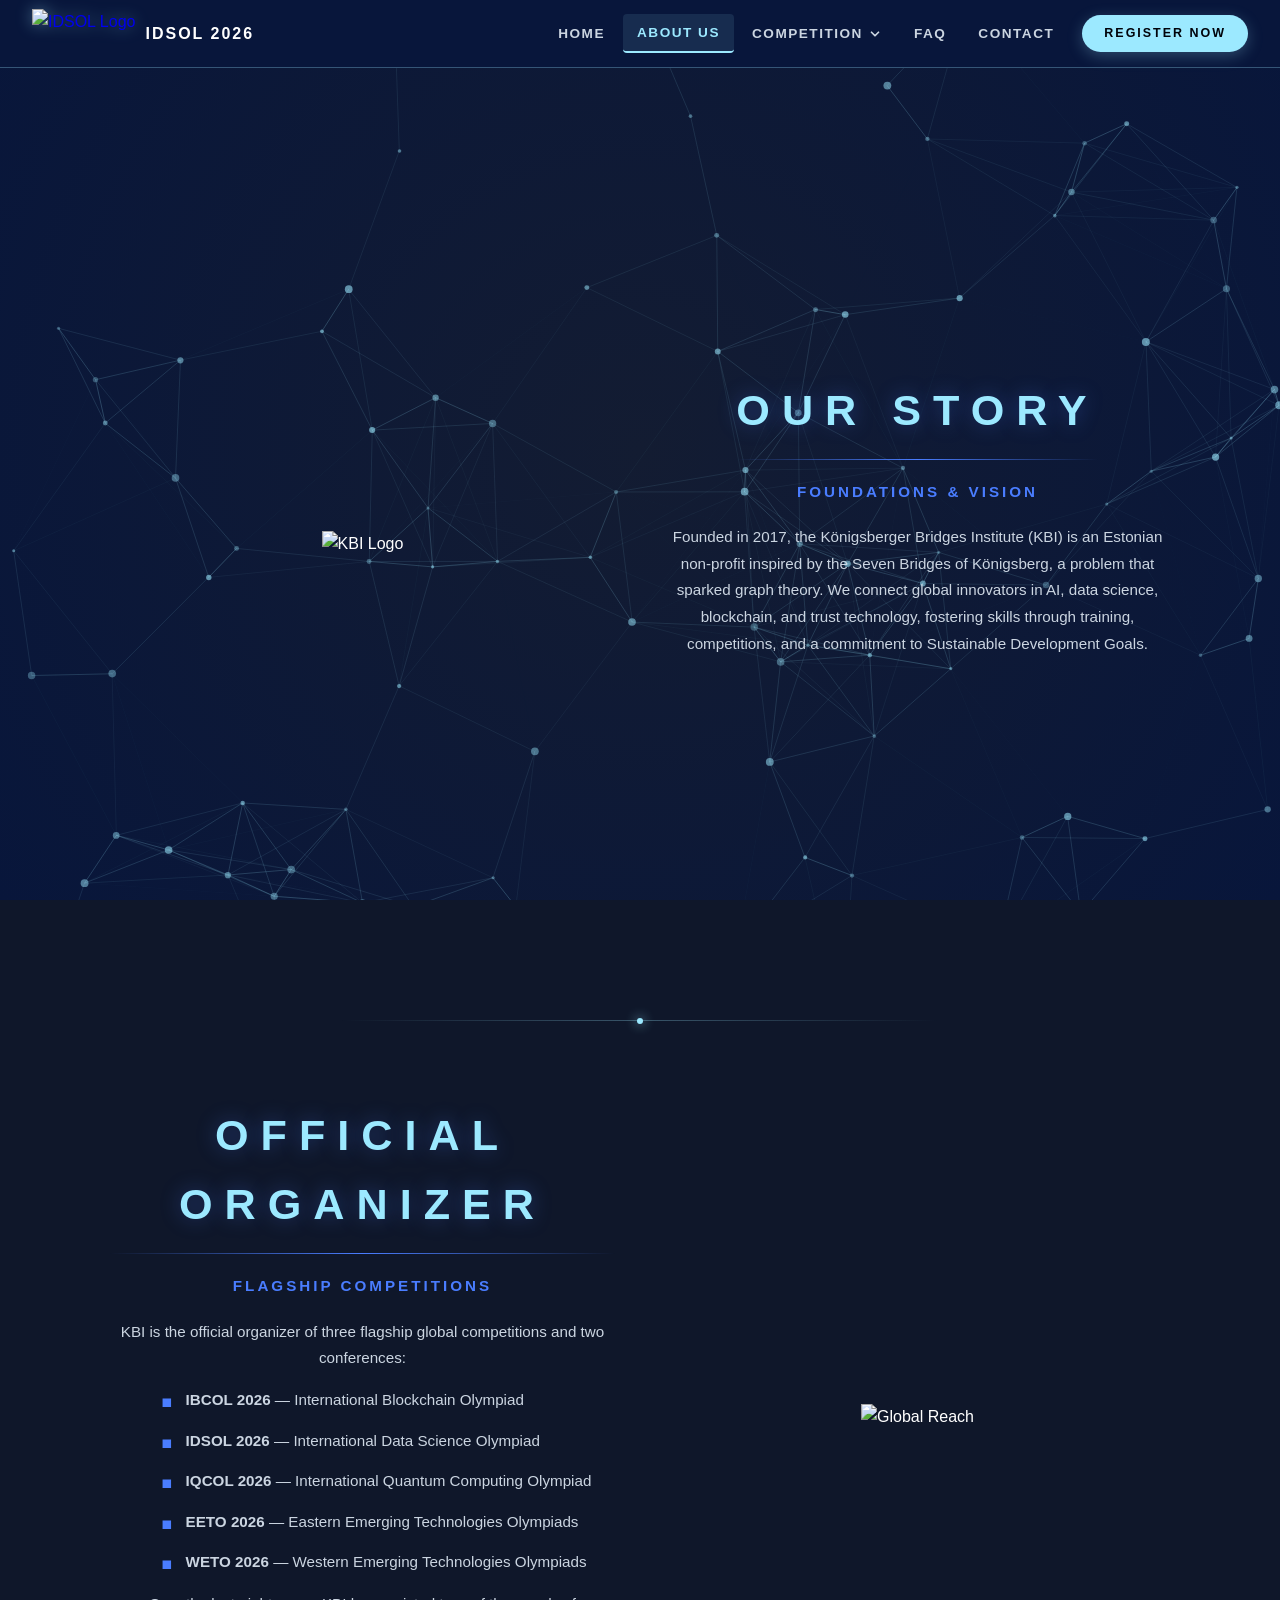
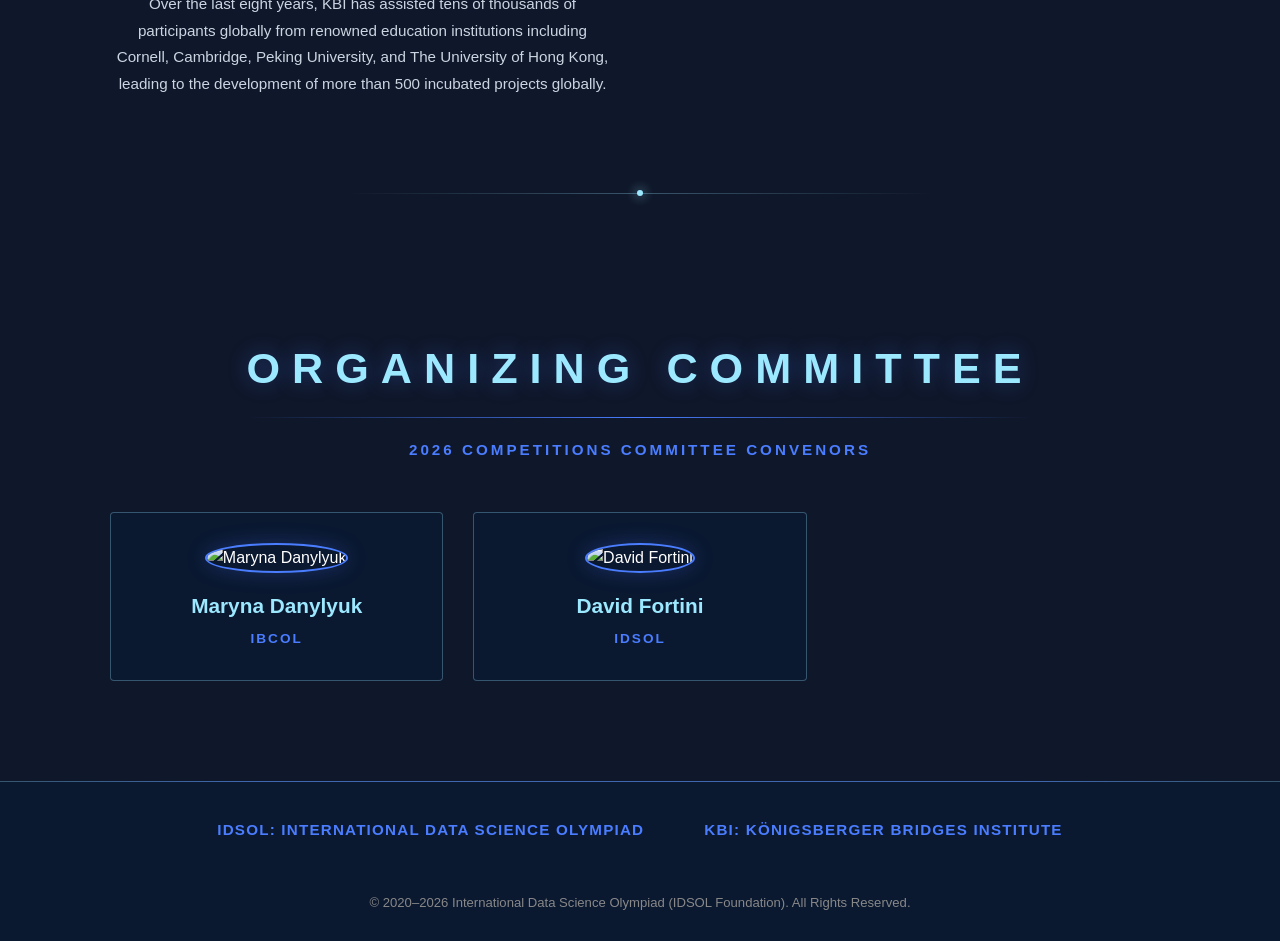
==== commit 7686e465: "Add robots/googlebot noindex,nofollow meta tags (UAT: prevent crawling) (1/3)" ====
--- a/about.html
+++ b/about.html
@@ -2,6 +2,8 @@
 <html lang="en">
 <head>
     <meta charset="UTF-8">
+    <meta name="robots" content="noindex,nofollow">
+    <meta name="googlebot" content="noindex,nofollow">
     <meta name="viewport" content="width=device-width, initial-scale=1.0">
     <link rel="icon" type="image/png" href="https://cdn.kb.institute/eto-2026/IDSOL/Logo/Square_Dark_Background_2026_500.png">
     <title>About Us | IDSOL 2026</title>
